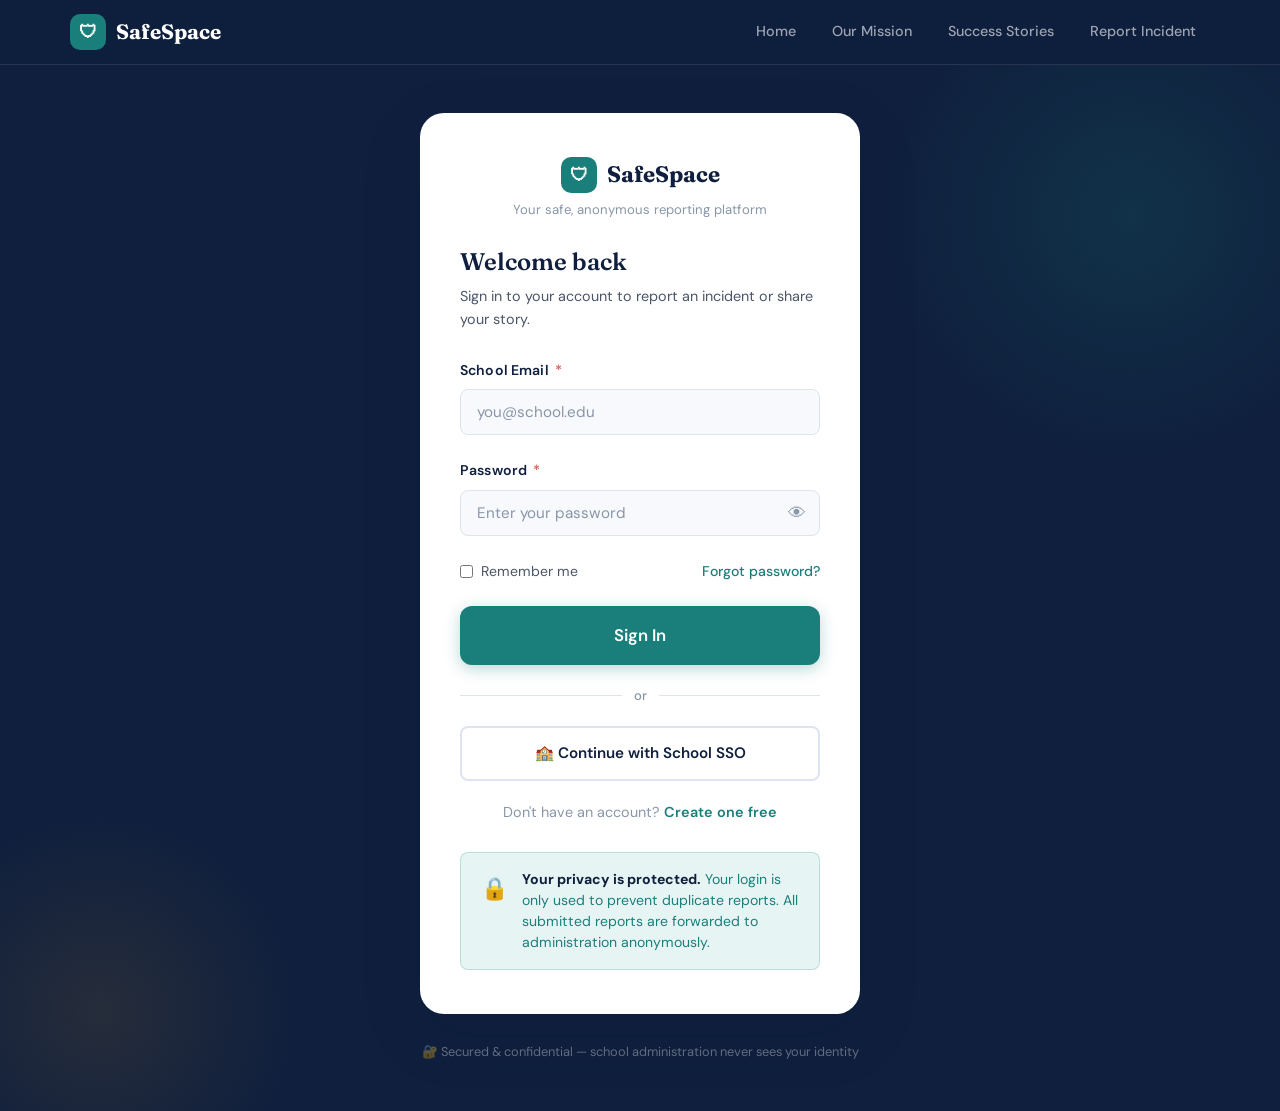
==== pages/login.html @ 0e521f11 "first commit" ====
<!DOCTYPE html>
<html lang="en">
<head>
  <meta charset="UTF-8" />
  <meta name="viewport" content="width=device-width, initial-scale=1.0" />
  <title>Sign In — SafeSpace</title>
  <link rel="stylesheet" href="../styles/main.css" />
</head>
<body class="login-page">

  <!-- ── Navbar ── -->
  <nav class="navbar">
    <div class="nav-inner">
      <a href="../index.html" class="nav-logo">
        <div class="logo-icon">🛡</div>
        SafeSpace
      </a>
      <div class="nav-links">
        <a href="../index.html">Home</a>
        <a href="mission.html">Our Mission</a>
        <a href="stories.html">Success Stories</a>
        <a href="report.html">Report Incident</a>
      </div>
    </div>
  </nav>

  <!-- ── Login ── -->
  <div class="login-bg">
    <div class="login-box fade-in">
      <div class="login-card">

        <div class="login-logo">
          <div class="logo-icon">🛡</div>
          SafeSpace
        </div>
        <p style="text-align:center; font-size:0.82rem; color:var(--text-light); margin-top:4px;">Your safe, anonymous reporting platform</p>

        <h2 style="margin-top:28px;">Welcome back</h2>
        <p>Sign in to your account to report an incident or share your story.</p>

        <div class="form-group" style="margin-top:24px;">
          <label for="email">School Email <span class="req">*</span></label>
          <input
            type="email"
            id="email"
            class="form-control"
            placeholder="you@school.edu"
            autocomplete="email"
          />
        </div>

        <div class="form-group">
          <label for="password">Password <span class="req">*</span></label>
          <div class="password-wrapper">
            <input
              type="password"
              id="password"
              class="form-control"
              placeholder="Enter your password"
              autocomplete="current-password"
            />
            <button class="toggle-pw" onclick="togglePw()" type="button" aria-label="Show password">👁</button>
          </div>
        </div>

        <div class="form-options">
          <label class="remember">
            <input type="checkbox" /> Remember me
          </label>
          <a href="#" class="forgot-link">Forgot password?</a>
        </div>

        <a href="report.html" class="btn btn-primary btn-full btn-lg">Sign In</a>

        <div class="divider"><span>or</span></div>

        <a href="report.html" class="btn btn-secondary btn-full">
          🏫 Continue with School SSO
        </a>

        <p class="login-footer">
          Don't have an account? <a href="#">Create one free</a>
        </p>

        <div class="anon-notice" style="margin-top:24px; margin-bottom:0;">
          <div class="anon-icon">🔒</div>
          <p class="anon-text">
            <strong>Your privacy is protected.</strong> Your login is only used to prevent duplicate reports. All submitted reports are forwarded to administration anonymously.
          </p>
        </div>

      </div>

      <p class="privacy-note">🔐 Secured & confidential — school administration never sees your identity</p>
    </div>
  </div>

  <script>
    function togglePw() {
      const pw = document.getElementById('password');
      pw.type = pw.type === 'password' ? 'text' : 'password';
    }
  </script>

</body>
</html>
---- styles/main.css ----
/* =========================================
   SafeSpace — Main Stylesheet
   ========================================= */

@import url('https://fonts.googleapis.com/css2?family=Fraunces:ital,opsz,wght@0,9..144,300;0,9..144,600;0,9..144,700;1,9..144,400&family=DM+Sans:wght@300;400;500;600&display=swap');

/* ── CSS Variables ── */
:root {
  --navy:       #0f1f3d;
  --navy-mid:   #162847;
  --teal:       #1a7f7a;
  --teal-light: #22a49e;
  --teal-pale:  #e6f5f4;
  --amber:      #f5a623;
  --amber-pale: #fef6e4;
  --coral:      #e05c5c;
  --white:      #ffffff;
  --off-white:  #f7f9fc;
  --text-dark:  #0f1f3d;
  --text-mid:   #4a5568;
  --text-light: #8896a8;
  --border:     #dde4ef;
  --shadow-sm:  0 2px 8px rgba(15,31,61,0.08);
  --shadow-md:  0 8px 32px rgba(15,31,61,0.12);
  --shadow-lg:  0 20px 60px rgba(15,31,61,0.16);
  --radius-sm:  8px;
  --radius-md:  16px;
  --radius-lg:  24px;
  --radius-xl:  40px;
  --transition: all 0.25s cubic-bezier(0.4, 0, 0.2, 1);
}

/* ── Reset & Base ── */
*, *::before, *::after { box-sizing: border-box; margin: 0; padding: 0; }

html { scroll-behavior: smooth; }

body {
  font-family: 'DM Sans', sans-serif;
  background: var(--off-white);
  color: var(--text-dark);
  line-height: 1.6;
  min-height: 100vh;
  -webkit-font-smoothing: antialiased;
}

img { max-width: 100%; display: block; }
a  { text-decoration: none; color: inherit; }
ul { list-style: none; }

/* ── Typography ── */
h1, h2, h3, h4 {
  font-family: 'Fraunces', serif;
  line-height: 1.2;
  color: var(--navy);
}

h1 { font-size: clamp(2.4rem, 5vw, 4rem); font-weight: 700; }
h2 { font-size: clamp(1.8rem, 3.5vw, 2.8rem); font-weight: 600; }
h3 { font-size: clamp(1.2rem, 2.5vw, 1.6rem); font-weight: 600; }
h4 { font-size: 1.1rem; font-weight: 600; }
p  { color: var(--text-mid); font-size: 1rem; }

.italic { font-style: italic; }
.accent { color: var(--teal); }
.amber  { color: var(--amber); }

/* ── Layout Utilities ── */
.container {
  max-width: 1140px;
  margin: 0 auto;
  padding: 0 24px;
}

.section { padding: 80px 0; }
.section-sm { padding: 48px 0; }

.flex { display: flex; }
.flex-center { display: flex; align-items: center; justify-content: center; }
.flex-between { display: flex; align-items: center; justify-content: space-between; }
.gap-sm { gap: 12px; }
.gap-md { gap: 24px; }
.gap-lg { gap: 40px; }

.grid-2 { display: grid; grid-template-columns: repeat(2, 1fr); gap: 32px; }
.grid-3 { display: grid; grid-template-columns: repeat(3, 1fr); gap: 28px; }

.text-center { text-align: center; }
.mt-sm { margin-top: 12px; }
.mt-md { margin-top: 24px; }
.mt-lg { margin-top: 40px; }
.mb-md { margin-bottom: 24px; }

/* ── Navbar ── */
.navbar {
  position: sticky;
  top: 0;
  z-index: 100;
  background: rgba(255,255,255,0.92);
  backdrop-filter: blur(16px);
  border-bottom: 1px solid var(--border);
  padding: 0 24px;
}

.nav-inner {
  max-width: 1140px;
  margin: 0 auto;
  height: 64px;
  display: flex;
  align-items: center;
  justify-content: space-between;
}

.nav-logo {
  display: flex;
  align-items: center;
  gap: 10px;
  font-family: 'Fraunces', serif;
  font-size: 1.3rem;
  font-weight: 700;
  color: var(--navy);
}

.logo-icon {
  width: 36px;
  height: 36px;
  background: var(--teal);
  border-radius: 10px;
  display: flex;
  align-items: center;
  justify-content: center;
  color: white;
  font-size: 18px;
}

.nav-links {
  display: flex;
  align-items: center;
  gap: 8px;
}

.nav-links a {
  font-size: 0.9rem;
  font-weight: 500;
  color: var(--text-mid);
  padding: 8px 14px;
  border-radius: var(--radius-sm);
  transition: var(--transition);
}

.nav-links a:hover,
.nav-links a.active {
  color: var(--teal);
  background: var(--teal-pale);
}

.nav-cta {
  background: var(--navy) !important;
  color: var(--white) !important;
  padding: 9px 20px !important;
  border-radius: var(--radius-sm) !important;
}

.nav-cta:hover {
  background: var(--teal) !important;
  color: var(--white) !important;
}

/* ── Buttons ── */
.btn {
  display: inline-flex;
  align-items: center;
  gap: 8px;
  font-family: 'DM Sans', sans-serif;
  font-size: 0.95rem;
  font-weight: 600;
  padding: 13px 28px;
  border-radius: var(--radius-sm);
  border: none;
  cursor: pointer;
  transition: var(--transition);
  text-decoration: none;
  white-space: nowrap;
}

.btn-primary {
  background: var(--teal);
  color: var(--white);
  box-shadow: 0 4px 16px rgba(26,127,122,0.3);
}

.btn-primary:hover {
  background: var(--teal-light);
  transform: translateY(-2px);
  box-shadow: 0 8px 24px rgba(26,127,122,0.35);
}

.btn-secondary {
  background: var(--white);
  color: var(--navy);
  border: 2px solid var(--border);
}

.btn-secondary:hover {
  border-color: var(--teal);
  color: var(--teal);
  transform: translateY(-2px);
}

.btn-navy {
  background: var(--navy);
  color: var(--white);
  box-shadow: 0 4px 16px rgba(15,31,61,0.25);
}

.btn-navy:hover {
  background: #1a3260;
  transform: translateY(-2px);
}

.btn-amber {
  background: var(--amber);
  color: var(--navy);
  box-shadow: 0 4px 16px rgba(245,166,35,0.3);
}

.btn-amber:hover {
  background: #f0b940;
  transform: translateY(-2px);
}

.btn-lg {
  font-size: 1.05rem;
  padding: 16px 36px;
  border-radius: 12px;
}

.btn-full { width: 100%; justify-content: center; }

/* ── Cards ── */
.card {
  background: var(--white);
  border-radius: var(--radius-md);
  padding: 32px;
  box-shadow: var(--shadow-sm);
  border: 1px solid var(--border);
  transition: var(--transition);
}

.card:hover {
  box-shadow: var(--shadow-md);
  transform: translateY(-4px);
}

/* ── Tag / Badge ── */
.tag {
  display: inline-flex;
  align-items: center;
  gap: 6px;
  font-size: 0.78rem;
  font-weight: 600;
  letter-spacing: 0.06em;
  text-transform: uppercase;
  padding: 6px 14px;
  border-radius: 100px;
}

.tag-teal   { background: var(--teal-pale); color: var(--teal); }
.tag-amber  { background: var(--amber-pale); color: #b07800; }
.tag-navy   { background: #e8ecf5; color: var(--navy); }
.tag-coral  { background: #fdeaea; color: var(--coral); }

/* ── Section Labels ── */
.section-label {
  font-size: 0.78rem;
  font-weight: 700;
  letter-spacing: 0.1em;
  text-transform: uppercase;
  color: var(--teal);
  margin-bottom: 12px;
}

/* ── Hero ── */
.hero {
  background: var(--navy);
  position: relative;
  overflow: hidden;
  padding: 100px 0 90px;
  color: white;
}

.hero::before {
  content: '';
  position: absolute;
  top: -60px; right: -60px;
  width: 480px; height: 480px;
  background: radial-gradient(circle, rgba(26,127,122,0.35) 0%, transparent 70%);
  border-radius: 50%;
  pointer-events: none;
}

.hero::after {
  content: '';
  position: absolute;
  bottom: -80px; left: -80px;
  width: 380px; height: 380px;
  background: radial-gradient(circle, rgba(245,166,35,0.15) 0%, transparent 70%);
  border-radius: 50%;
  pointer-events: none;
}

.hero-inner {
  position: relative;
  z-index: 2;
  display: grid;
  grid-template-columns: 1fr 1fr;
  gap: 64px;
  align-items: center;
}

.hero h1 { color: white; margin-bottom: 20px; }
.hero h1 em { color: var(--amber); font-style: italic; }
.hero p   { color: rgba(255,255,255,0.75); font-size: 1.1rem; margin-bottom: 36px; }

.hero-btns { display: flex; gap: 16px; flex-wrap: wrap; }

.hero-visual {
  display: flex;
  justify-content: center;
  align-items: center;
}

.hero-card-stack {
  position: relative;
  width: 320px;
  height: 320px;
}

.floating-card {
  position: absolute;
  background: rgba(255,255,255,0.1);
  backdrop-filter: blur(12px);
  border: 1px solid rgba(255,255,255,0.18);
  border-radius: var(--radius-md);
  padding: 20px 24px;
  color: white;
  animation: float 4s ease-in-out infinite;
}

.floating-card:nth-child(1) {
  top: 0; left: 0; width: 200px;
  animation-delay: 0s;
}

.floating-card:nth-child(2) {
  bottom: 20px; right: 0; width: 180px;
  animation-delay: 1.5s;
}

.floating-card:nth-child(3) {
  top: 50%; left: 60px; width: 160px; transform: translateY(-50%);
  animation-delay: 0.8s;
}

@keyframes float {
  0%, 100% { transform: translateY(0); }
  50%       { transform: translateY(-12px); }
}

.floating-card:nth-child(3) {
  animation: float3 4s ease-in-out infinite 0.8s;
}
@keyframes float3 {
  0%, 100% { transform: translateY(-50%); }
  50%       { transform: translateY(calc(-50% - 12px)); }
}

.fc-label {
  font-size: 0.72rem;
  font-weight: 700;
  text-transform: uppercase;
  letter-spacing: 0.08em;
  color: rgba(255,255,255,0.55);
  margin-bottom: 6px;
}

.fc-value {
  font-family: 'Fraunces', serif;
  font-size: 1.5rem;
  font-weight: 700;
  color: white;
}

.fc-sub {
  font-size: 0.85rem;
  color: rgba(255,255,255,0.65);
  margin-top: 4px;
}

.fc-dot {
  display: inline-block;
  width: 8px; height: 8px;
  border-radius: 50%;
  margin-right: 6px;
}

/* ── Stats Row ── */
.stats-row {
  background: white;
  border-bottom: 1px solid var(--border);
  padding: 32px 0;
}

.stats-inner {
  display: grid;
  grid-template-columns: repeat(4, 1fr);
  gap: 0;
}

.stat-item {
  text-align: center;
  padding: 16px 24px;
  border-right: 1px solid var(--border);
}

.stat-item:last-child { border-right: none; }

.stat-number {
  font-family: 'Fraunces', serif;
  font-size: 2.2rem;
  font-weight: 700;
  color: var(--teal);
  line-height: 1;
  margin-bottom: 6px;
}

.stat-label {
  font-size: 0.88rem;
  color: var(--text-light);
  font-weight: 500;
}

/* ── What Is Section ── */
.what-is {
  background: var(--off-white);
}

.types-grid {
  display: grid;
  grid-template-columns: repeat(3, 1fr);
  gap: 20px;
  margin-top: 48px;
}

.type-card {
  background: white;
  border-radius: var(--radius-md);
  padding: 28px;
  border: 1px solid var(--border);
  transition: var(--transition);
}

.type-card:hover {
  border-color: var(--teal);
  box-shadow: var(--shadow-md);
  transform: translateY(-4px);
}

.type-icon {
  width: 52px; height: 52px;
  border-radius: var(--radius-sm);
  display: flex;
  align-items: center;
  justify-content: center;
  font-size: 24px;
  margin-bottom: 16px;
}

.type-card h4 { margin-bottom: 8px; }
.type-card p  { font-size: 0.9rem; }

/* ── How It Works ── */
.how-it-works { background: var(--navy); color: white; }
.how-it-works h2 { color: white; }
.how-it-works p  { color: rgba(255,255,255,0.7); }

.steps-row {
  display: grid;
  grid-template-columns: repeat(4, 1fr);
  gap: 24px;
  margin-top: 56px;
  position: relative;
}

.steps-row::before {
  content: '';
  position: absolute;
  top: 28px; left: 10%; right: 10%;
  height: 2px;
  background: rgba(255,255,255,0.12);
  z-index: 0;
}

.step {
  text-align: center;
  position: relative;
  z-index: 1;
}

.step-num {
  width: 56px; height: 56px;
  border-radius: 50%;
  background: rgba(26,127,122,0.3);
  border: 2px solid var(--teal);
  display: flex;
  align-items: center;
  justify-content: center;
  font-family: 'Fraunces', serif;
  font-size: 1.3rem;
  font-weight: 700;
  color: var(--teal-light);
  margin: 0 auto 20px;
}

.step h4 { color: white; margin-bottom: 8px; }
.step p   { font-size: 0.88rem; color: rgba(255,255,255,0.6); }

/* ── Success Stories ── */
.stories-section { background: var(--off-white); }

.story-cards {
  display: grid;
  grid-template-columns: repeat(3, 1fr);
  gap: 24px;
  margin-top: 48px;
}

.story-card {
  background: white;
  border-radius: var(--radius-md);
  padding: 32px;
  border: 1px solid var(--border);
  transition: var(--transition);
  position: relative;
}

.story-card:hover { box-shadow: var(--shadow-md); transform: translateY(-4px); }

.story-card::before {
  content: '\201C';
  position: absolute;
  top: 16px; left: 24px;
  font-family: 'Fraunces', serif;
  font-size: 5rem;
  line-height: 1;
  color: var(--teal-pale);
  pointer-events: none;
}

.story-text {
  font-size: 0.95rem;
  color: var(--text-mid);
  margin: 20px 0 24px;
  position: relative;
  z-index: 1;
  line-height: 1.7;
}

.story-author {
  display: flex;
  align-items: center;
  gap: 12px;
}

.author-avatar {
  width: 40px; height: 40px;
  border-radius: 50%;
  display: flex;
  align-items: center;
  justify-content: center;
  font-size: 18px;
  font-weight: 700;
  color: white;
  flex-shrink: 0;
}

.author-name {
  font-weight: 600;
  font-size: 0.9rem;
  color: var(--navy);
}

.author-grade {
  font-size: 0.8rem;
  color: var(--text-light);
}

/* ── CTA Banner ── */
.cta-banner {
  background: linear-gradient(135deg, var(--teal) 0%, #0d6e69 100%);
  padding: 72px 0;
  text-align: center;
  color: white;
}

.cta-banner h2 { color: white; margin-bottom: 16px; }
.cta-banner p  { color: rgba(255,255,255,0.8); font-size: 1.1rem; margin-bottom: 36px; }

/* ── Footer ── */
.footer {
  background: var(--navy);
  color: rgba(255,255,255,0.55);
  padding: 40px 0;
  text-align: center;
}

.footer-logo {
  font-family: 'Fraunces', serif;
  font-size: 1.2rem;
  color: white;
  margin-bottom: 12px;
  display: flex;
  align-items: center;
  justify-content: center;
  gap: 8px;
}

.footer-links {
  display: flex;
  justify-content: center;
  gap: 24px;
  margin: 16px 0;
}

.footer-links a {
  font-size: 0.88rem;
  color: rgba(255,255,255,0.5);
  transition: var(--transition);
}

.footer-links a:hover { color: var(--teal-light); }

.footer-copy {
  font-size: 0.82rem;
  margin-top: 8px;
}

/* ── Forms (shared) ── */
.form-page {
  min-height: 100vh;
  background: var(--off-white);
}

.form-wrapper {
  max-width: 600px;
  margin: 0 auto;
  padding: 60px 24px 80px;
}

.form-header { text-align: center; margin-bottom: 40px; }
.form-header .section-label { display: block; margin-bottom: 8px; }
.form-header h1 { font-size: clamp(1.8rem, 4vw, 2.4rem); margin-bottom: 12px; }
.form-header p  { font-size: 1rem; max-width: 420px; margin: 0 auto; }

.form-card {
  background: white;
  border-radius: var(--radius-lg);
  padding: 40px;
  box-shadow: var(--shadow-md);
  border: 1px solid var(--border);
}

.form-group { margin-bottom: 24px; }

.form-group label {
  display: block;
  font-size: 0.88rem;
  font-weight: 600;
  color: var(--navy);
  margin-bottom: 8px;
  letter-spacing: 0.01em;
}

.form-group label .req { color: var(--coral); margin-left: 3px; }

.form-control {
  width: 100%;
  padding: 12px 16px;
  border: 1.5px solid var(--border);
  border-radius: var(--radius-sm);
  font-family: 'DM Sans', sans-serif;
  font-size: 0.95rem;
  color: var(--text-dark);
  background: var(--off-white);
  transition: var(--transition);
  outline: none;
  appearance: none;
}

.form-control:focus {
  border-color: var(--teal);
  background: white;
  box-shadow: 0 0 0 4px rgba(26,127,122,0.1);
}

.form-control::placeholder { color: var(--text-light); }

textarea.form-control {
  resize: vertical;
  min-height: 120px;
  line-height: 1.6;
}

select.form-control { cursor: pointer; }

.form-row { display: grid; grid-template-columns: 1fr 1fr; gap: 20px; }

/* ── Checkbox Group ── */
.checkbox-group { display: flex; flex-direction: column; gap: 10px; }

.checkbox-item {
  display: flex;
  align-items: center;
  gap: 12px;
  padding: 12px 16px;
  border: 1.5px solid var(--border);
  border-radius: var(--radius-sm);
  cursor: pointer;
  transition: var(--transition);
  user-select: none;
}

.checkbox-item:hover { border-color: var(--teal); background: var(--teal-pale); }
.checkbox-item.checked { border-color: var(--teal); background: var(--teal-pale); }

.checkbox-item input[type="checkbox"] { display: none; }

.checkmark {
  width: 20px; height: 20px;
  border: 2px solid var(--border);
  border-radius: 5px;
  flex-shrink: 0;
  display: flex;
  align-items: center;
  justify-content: center;
  transition: var(--transition);
  font-size: 12px;
  color: white;
}

.checkbox-item.checked .checkmark {
  background: var(--teal);
  border-color: var(--teal);
}

.checkbox-label {
  font-size: 0.92rem;
  font-weight: 500;
  color: var(--text-dark);
}

.checkbox-icon { font-size: 18px; }

/* ── Anonymous Notice ── */
.anon-notice {
  display: flex;
  align-items: flex-start;
  gap: 14px;
  background: var(--teal-pale);
  border: 1px solid rgba(26,127,122,0.2);
  border-radius: var(--radius-sm);
  padding: 16px 20px;
  margin-bottom: 28px;
}

.anon-icon {
  font-size: 22px;
  flex-shrink: 0;
  margin-top: 2px;
}

.anon-text {
  font-size: 0.88rem;
  color: var(--teal);
  line-height: 1.5;
}

.anon-text strong { color: var(--navy); }

/* ── Login Page ── */
.login-page {
  min-height: 100vh;
  background: var(--navy);
  display: flex;
  flex-direction: column;
}

.login-page .navbar {
  background: rgba(15,31,61,0.9);
  border-bottom: 1px solid rgba(255,255,255,0.1);
}

.login-page .nav-logo { color: white; }
.login-page .nav-links a { color: rgba(255,255,255,0.6); }
.login-page .nav-links a:hover { color: white; background: rgba(255,255,255,0.1); }

.login-bg {
  flex: 1;
  display: flex;
  align-items: center;
  justify-content: center;
  padding: 48px 24px;
  position: relative;
  overflow: hidden;
}

.login-bg::before {
  content: '';
  position: absolute;
  top: -100px; right: -100px;
  width: 500px; height: 500px;
  background: radial-gradient(circle, rgba(26,127,122,0.2) 0%, transparent 70%);
  border-radius: 50%;
}

.login-bg::after {
  content: '';
  position: absolute;
  bottom: -100px; left: -100px;
  width: 400px; height: 400px;
  background: radial-gradient(circle, rgba(245,166,35,0.1) 0%, transparent 70%);
  border-radius: 50%;
}

.login-box {
  position: relative;
  z-index: 2;
  width: 100%;
  max-width: 440px;
}

.login-card {
  background: white;
  border-radius: var(--radius-lg);
  padding: 44px 40px;
  box-shadow: var(--shadow-lg);
}

.login-logo {
  display: flex;
  align-items: center;
  justify-content: center;
  gap: 10px;
  font-family: 'Fraunces', serif;
  font-size: 1.4rem;
  font-weight: 700;
  color: var(--navy);
  margin-bottom: 6px;
}

.login-card h2 {
  font-size: 1.5rem;
  margin-bottom: 8px;
  margin-top: 20px;
}

.login-card > p {
  font-size: 0.9rem;
  margin-bottom: 28px;
}

.password-wrapper { position: relative; }

.password-wrapper .form-control { padding-right: 48px; }

.toggle-pw {
  position: absolute;
  right: 14px; top: 50%;
  transform: translateY(-50%);
  background: none; border: none;
  cursor: pointer; font-size: 18px; color: var(--text-light);
  transition: var(--transition);
}

.toggle-pw:hover { color: var(--teal); }

.form-options {
  display: flex;
  align-items: center;
  justify-content: space-between;
  margin-bottom: 24px;
}

.remember {
  display: flex;
  align-items: center;
  gap: 8px;
  font-size: 0.88rem;
  color: var(--text-mid);
  cursor: pointer;
}

.remember input { accent-color: var(--teal); }

.forgot-link {
  font-size: 0.88rem;
  color: var(--teal);
  font-weight: 500;
  transition: var(--transition);
}

.forgot-link:hover { color: var(--navy); }

.divider {
  display: flex;
  align-items: center;
  gap: 12px;
  margin: 20px 0;
}

.divider::before,
.divider::after {
  content: '';
  flex: 1;
  height: 1px;
  background: var(--border);
}

.divider span {
  font-size: 0.82rem;
  color: var(--text-light);
  font-weight: 500;
}

.login-footer {
  text-align: center;
  margin-top: 20px;
  font-size: 0.88rem;
  color: var(--text-light);
}

.login-footer a { color: var(--teal); font-weight: 600; }

.privacy-note {
  text-align: center;
  margin-top: 28px;
  font-size: 0.8rem;
  color: rgba(255,255,255,0.35);
  display: flex;
  align-items: center;
  justify-content: center;
  gap: 6px;
}

/* ── Page Header (for inner pages) ── */
.page-header {
  background: var(--navy);
  padding: 60px 0 52px;
  color: white;
  text-align: center;
  position: relative;
  overflow: hidden;
}

.page-header::before {
  content: '';
  position: absolute;
  top: -40px; right: -40px;
  width: 280px; height: 280px;
  background: radial-gradient(circle, rgba(26,127,122,0.3) 0%, transparent 70%);
  border-radius: 50%;
}

.page-header .section-label { color: rgba(255,255,255,0.5); margin-bottom: 10px; display: block; }
.page-header h1 { color: white; font-size: clamp(1.8rem, 4vw, 2.8rem); margin-bottom: 12px; }
.page-header p  { color: rgba(255,255,255,0.65); font-size: 1rem; max-width: 480px; margin: 0 auto; }

/* ── Mission Page ── */
.mission-intro { background: white; }

.mission-split {
  display: grid;
  grid-template-columns: 1fr 1fr;
  gap: 64px;
  align-items: center;
}

.mission-visual {
  background: var(--navy);
  border-radius: var(--radius-lg);
  padding: 40px;
  display: flex;
  flex-direction: column;
  gap: 16px;
}

.mission-stat-card {
  background: rgba(255,255,255,0.08);
  border: 1px solid rgba(255,255,255,0.12);
  border-radius: var(--radius-md);
  padding: 20px 24px;
  color: white;
}

.msn { font-family: 'Fraunces', serif; font-size: 2.2rem; font-weight: 700; color: var(--teal-light); }
.msl { font-size: 0.9rem; color: rgba(255,255,255,0.6); margin-top: 4px; }

.mission-values { background: var(--off-white); }
.values-grid { display: grid; grid-template-columns: repeat(2, 1fr); gap: 24px; margin-top: 48px; }

.value-card {
  background: white;
  border-radius: var(--radius-md);
  padding: 28px 32px;
  border: 1px solid var(--border);
  display: flex; gap: 20px; align-items: flex-start;
  transition: var(--transition);
}

.value-card:hover { box-shadow: var(--shadow-md); transform: translateY(-3px); }

.value-icon-wrap {
  width: 52px; height: 52px;
  border-radius: var(--radius-sm);
  background: var(--teal-pale);
  display: flex; align-items: center; justify-content: center;
  font-size: 24px; flex-shrink: 0;
}

.value-card h4 { margin-bottom: 6px; }
.value-card p  { font-size: 0.9rem; }

.team-section { background: white; }
.team-grid { display: grid; grid-template-columns: repeat(3, 1fr); gap: 28px; margin-top: 48px; }

.team-card {
  background: var(--off-white);
  border-radius: var(--radius-md);
  padding: 28px;
  text-align: center;
  border: 1px solid var(--border);
  transition: var(--transition);
}

.team-card:hover { box-shadow: var(--shadow-md); transform: translateY(-4px); }

.team-avatar {
  width: 72px; height: 72px;
  border-radius: 50%;
  display: flex; align-items: center; justify-content: center;
  font-size: 32px; margin: 0 auto 16px;
}

.team-card h4 { margin-bottom: 4px; }
.team-card .role { font-size: 0.85rem; color: var(--teal); font-weight: 600; margin-bottom: 10px; }
.team-card p { font-size: 0.88rem; }

/* ── Success / Confirmation ── */
.success-banner {
  background: linear-gradient(135deg, #e6f5f4 0%, #d0eeec 100%);
  border: 1px solid rgba(26,127,122,0.2);
  border-radius: var(--radius-md);
  padding: 32px;
  text-align: center;
  margin-bottom: 32px;
}

.success-icon { font-size: 48px; margin-bottom: 12px; }
.success-banner h3 { color: var(--teal); margin-bottom: 8px; }
.success-banner p  { font-size: 0.92rem; }

/* ── Responsive ── */
@media (max-width: 900px) {
  .hero-inner, .mission-split { grid-template-columns: 1fr; }
  .hero-visual { display: none; }
  .types-grid, .story-cards, .team-grid { grid-template-columns: repeat(2, 1fr); }
  .steps-row, .stats-inner { grid-template-columns: repeat(2, 1fr); }
  .steps-row::before { display: none; }
  .stat-item { border-right: none; border-bottom: 1px solid var(--border); }
  .values-grid { grid-template-columns: 1fr; }
  .grid-2 { grid-template-columns: 1fr; }
}

@media (max-width: 600px) {
  .types-grid, .story-cards, .team-grid { grid-template-columns: 1fr; }
  .form-row { grid-template-columns: 1fr; }
  .form-card, .login-card { padding: 28px 20px; }
  .nav-links { display: none; }
  .hero-btns { flex-direction: column; }
  .hero-btns .btn { width: 100%; justify-content: center; }
  .stats-inner { grid-template-columns: repeat(2, 1fr); }
}

/* ── Animations ── */
@keyframes fadeInUp {
  from { opacity: 0; transform: translateY(24px); }
  to   { opacity: 1; transform: translateY(0); }
}

.fade-in { animation: fadeInUp 0.6s ease forwards; }
.delay-1 { animation-delay: 0.1s; opacity: 0; }
.delay-2 { animation-delay: 0.2s; opacity: 0; }
.delay-3 { animation-delay: 0.3s; opacity: 0; }
.delay-4 { animation-delay: 0.4s; opacity: 0; }
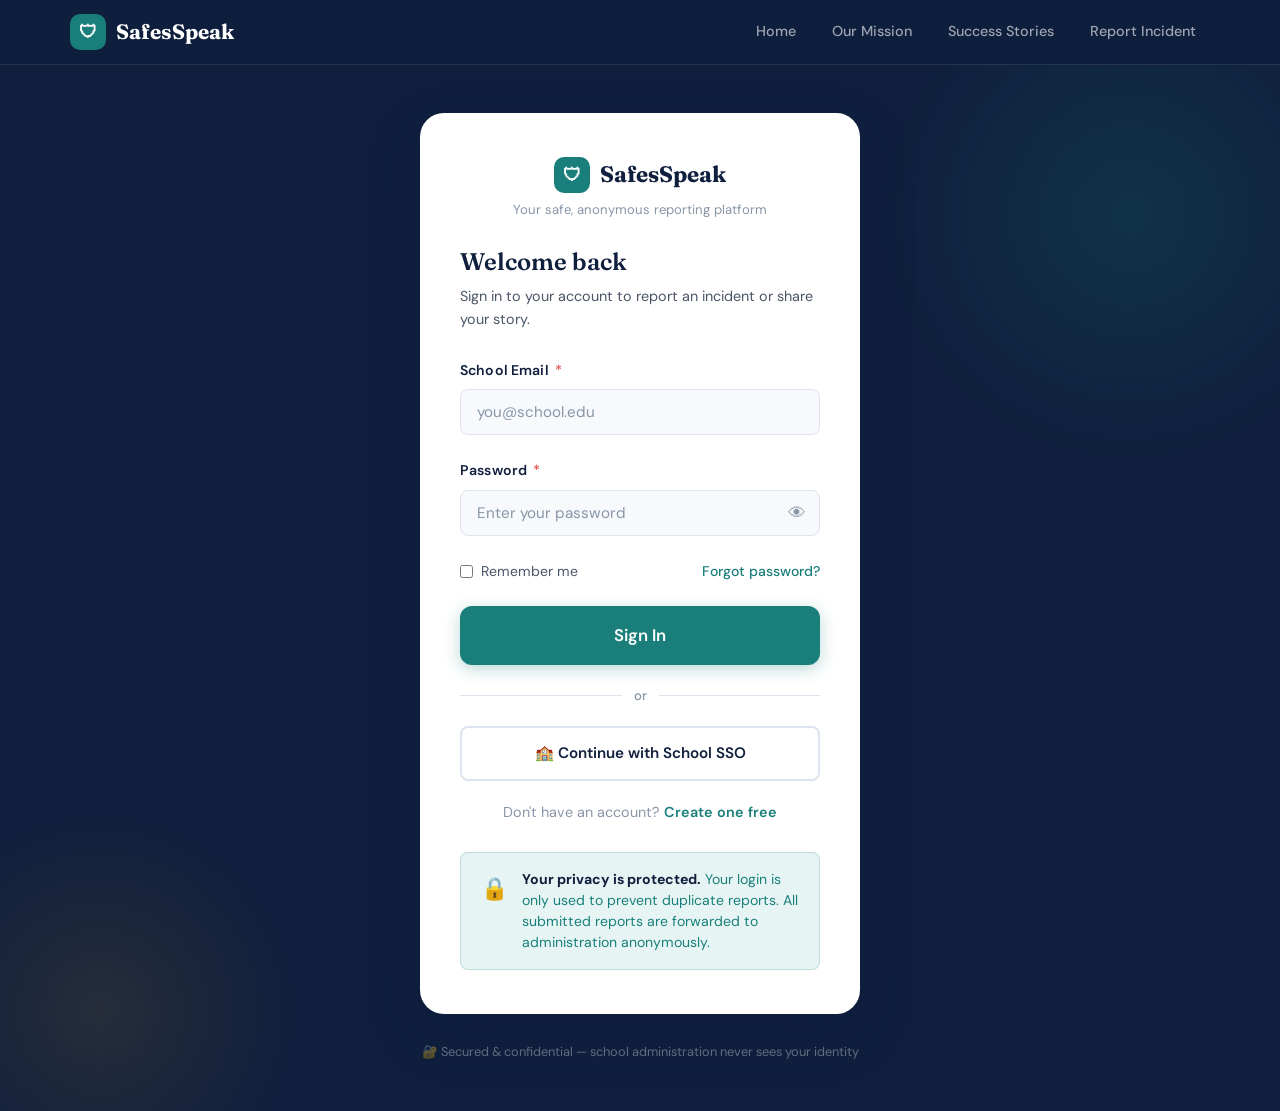
==== commit 77853b8f: "Replace all 'SafeSpace' instances with 'SafeSpeak'" ====
--- a/pages/login.html
+++ b/pages/login.html
@@ -1,106 +1,127 @@
-<!DOCTYPE html>
+<!doctype html>
 <html lang="en">
-<head>
-  <meta charset="UTF-8" />
-  <meta name="viewport" content="width=device-width, initial-scale=1.0" />
-  <title>Sign In — SafeSpace</title>
-  <link rel="stylesheet" href="../styles/main.css" />
-</head>
-<body class="login-page">
+  <head>
+    <meta charset="UTF-8" />
+    <meta name="viewport" content="width=device-width, initial-scale=1.0" />
+    <title>Sign In — SafesSpeak</title>
+    <link rel="stylesheet" href="../styles/main.css" />
+  </head>
+  <body class="login-page">
+    <!-- ── Navbar ── -->
+    <nav class="navbar">
+      <div class="nav-inner">
+        <a href="../index.html" class="nav-logo">
+          <div class="logo-icon">🛡</div>
+          SafesSpeak
+        </a>
+        <div class="nav-links">
+          <a href="../index.html">Home</a>
+          <a href="mission.html">Our Mission</a>
+          <a href="stories.html">Success Stories</a>
+          <a href="report.html">Report Incident</a>
+        </div>
+      </div>
+    </nav>
 
-  <!-- ── Navbar ── -->
-  <nav class="navbar">
-    <div class="nav-inner">
-      <a href="../index.html" class="nav-logo">
-        <div class="logo-icon">🛡</div>
-        SafeSpace
-      </a>
-      <div class="nav-links">
-        <a href="../index.html">Home</a>
-        <a href="mission.html">Our Mission</a>
-        <a href="stories.html">Success Stories</a>
-        <a href="report.html">Report Incident</a>
-      </div>
-    </div>
-  </nav>
+    <!-- ── Login ── -->
+    <div class="login-bg">
+      <div class="login-box fade-in">
+        <div class="login-card">
+          <div class="login-logo">
+            <div class="logo-icon">🛡</div>
+            SafesSpeak
+          </div>
+          <p
+            style="
+              text-align: center;
+              font-size: 0.82rem;
+              color: var(--text-light);
+              margin-top: 4px;
+            "
+          >
+            Your safe, anonymous reporting platform
+          </p>
 
-  <!-- ── Login ── -->
-  <div class="login-bg">
-    <div class="login-box fade-in">
-      <div class="login-card">
+          <h2 style="margin-top: 28px">Welcome back</h2>
+          <p>
+            Sign in to your account to report an incident or share your story.
+          </p>
 
-        <div class="login-logo">
-          <div class="logo-icon">🛡</div>
-          SafeSpace
-        </div>
-        <p style="text-align:center; font-size:0.82rem; color:var(--text-light); margin-top:4px;">Your safe, anonymous reporting platform</p>
+          <div class="form-group" style="margin-top: 24px">
+            <label for="email">School Email <span class="req">*</span></label>
+            <input
+              type="email"
+              id="email"
+              class="form-control"
+              placeholder="you@school.edu"
+              autocomplete="email"
+            />
+          </div>
 
-        <h2 style="margin-top:28px;">Welcome back</h2>
-        <p>Sign in to your account to report an incident or share your story.</p>
+          <div class="form-group">
+            <label for="password">Password <span class="req">*</span></label>
+            <div class="password-wrapper">
+              <input
+                type="password"
+                id="password"
+                class="form-control"
+                placeholder="Enter your password"
+                autocomplete="current-password"
+              />
+              <button
+                class="toggle-pw"
+                onclick="togglePw()"
+                type="button"
+                aria-label="Show password"
+              >
+                👁
+              </button>
+            </div>
+          </div>
 
-        <div class="form-group" style="margin-top:24px;">
-          <label for="email">School Email <span class="req">*</span></label>
-          <input
-            type="email"
-            id="email"
-            class="form-control"
-            placeholder="you@school.edu"
-            autocomplete="email"
-          />
-        </div>
+          <div class="form-options">
+            <label class="remember">
+              <input type="checkbox" /> Remember me
+            </label>
+            <a href="#" class="forgot-link">Forgot password?</a>
+          </div>
 
-        <div class="form-group">
-          <label for="password">Password <span class="req">*</span></label>
-          <div class="password-wrapper">
-            <input
-              type="password"
-              id="password"
-              class="form-control"
-              placeholder="Enter your password"
-              autocomplete="current-password"
-            />
-            <button class="toggle-pw" onclick="togglePw()" type="button" aria-label="Show password">👁</button>
+          <a href="report.html" class="btn btn-primary btn-full btn-lg"
+            >Sign In</a
+          >
+
+          <div class="divider"><span>or</span></div>
+
+          <a href="report.html" class="btn btn-secondary btn-full">
+            🏫 Continue with School SSO
+          </a>
+
+          <p class="login-footer">
+            Don't have an account? <a href="#">Create one free</a>
+          </p>
+
+          <div class="anon-notice" style="margin-top: 24px; margin-bottom: 0">
+            <div class="anon-icon">🔒</div>
+            <p class="anon-text">
+              <strong>Your privacy is protected.</strong> Your login is only
+              used to prevent duplicate reports. All submitted reports are
+              forwarded to administration anonymously.
+            </p>
           </div>
         </div>
 
-        <div class="form-options">
-          <label class="remember">
-            <input type="checkbox" /> Remember me
-          </label>
-          <a href="#" class="forgot-link">Forgot password?</a>
-        </div>
+        <p class="privacy-note">
+          🔐 Secured & confidential — school administration never sees your
+          identity
+        </p>
+      </div>
+    </div>
 
-        <a href="report.html" class="btn btn-primary btn-full btn-lg">Sign In</a>
-
-        <div class="divider"><span>or</span></div>
-
-        <a href="report.html" class="btn btn-secondary btn-full">
-          🏫 Continue with School SSO
-        </a>
-
-        <p class="login-footer">
-          Don't have an account? <a href="#">Create one free</a>
-        </p>
-
-        <div class="anon-notice" style="margin-top:24px; margin-bottom:0;">
-          <div class="anon-icon">🔒</div>
-          <p class="anon-text">
-            <strong>Your privacy is protected.</strong> Your login is only used to prevent duplicate reports. All submitted reports are forwarded to administration anonymously.
-          </p>
-        </div>
-
-      </div>
-
-      <p class="privacy-note">🔐 Secured & confidential — school administration never sees your identity</p>
-    </div>
-  </div>
-
-  <script>
-    function togglePw() {
-      const pw = document.getElementById('password');
-      pw.type = pw.type === 'password' ? 'text' : 'password';
-    }
-  </script>
-
-</body>
+    <script>
+      function togglePw() {
+        const pw = document.getElementById("password");
+        pw.type = pw.type === "password" ? "text" : "password";
+      }
+    </script>
+  </body>
 </html>
--- a/styles/main.css
+++ b/styles/main.css
@@ -1,42 +1,50 @@
 /* =========================================
-   SafeSpace — Main Stylesheet
+   SafesSpeak — Main Stylesheet
    ========================================= */
 
-@import url('https://fonts.googleapis.com/css2?family=Fraunces:ital,opsz,wght@0,9..144,300;0,9..144,600;0,9..144,700;1,9..144,400&family=DM+Sans:wght@300;400;500;600&display=swap');
+@import url("https://fonts.googleapis.com/css2?family=Fraunces:ital,opsz,wght@0,9..144,300;0,9..144,600;0,9..144,700;1,9..144,400&family=DM+Sans:wght@300;400;500;600&display=swap");
 
 /* ── CSS Variables ── */
 :root {
-  --navy:       #0f1f3d;
-  --navy-mid:   #162847;
-  --teal:       #1a7f7a;
+  --navy: #0f1f3d;
+  --navy-mid: #162847;
+  --teal: #1a7f7a;
   --teal-light: #22a49e;
-  --teal-pale:  #e6f5f4;
-  --amber:      #f5a623;
+  --teal-pale: #e6f5f4;
+  --amber: #f5a623;
   --amber-pale: #fef6e4;
-  --coral:      #e05c5c;
-  --white:      #ffffff;
-  --off-white:  #f7f9fc;
-  --text-dark:  #0f1f3d;
-  --text-mid:   #4a5568;
+  --coral: #e05c5c;
+  --white: #ffffff;
+  --off-white: #f7f9fc;
+  --text-dark: #0f1f3d;
+  --text-mid: #4a5568;
   --text-light: #8896a8;
-  --border:     #dde4ef;
-  --shadow-sm:  0 2px 8px rgba(15,31,61,0.08);
-  --shadow-md:  0 8px 32px rgba(15,31,61,0.12);
-  --shadow-lg:  0 20px 60px rgba(15,31,61,0.16);
-  --radius-sm:  8px;
-  --radius-md:  16px;
-  --radius-lg:  24px;
-  --radius-xl:  40px;
+  --border: #dde4ef;
+  --shadow-sm: 0 2px 8px rgba(15, 31, 61, 0.08);
+  --shadow-md: 0 8px 32px rgba(15, 31, 61, 0.12);
+  --shadow-lg: 0 20px 60px rgba(15, 31, 61, 0.16);
+  --radius-sm: 8px;
+  --radius-md: 16px;
+  --radius-lg: 24px;
+  --radius-xl: 40px;
   --transition: all 0.25s cubic-bezier(0.4, 0, 0.2, 1);
 }
 
 /* ── Reset & Base ── */
-*, *::before, *::after { box-sizing: border-box; margin: 0; padding: 0; }
-
-html { scroll-behavior: smooth; }
+*,
+*::before,
+*::after {
+  box-sizing: border-box;
+  margin: 0;
+  padding: 0;
+}
+
+html {
+  scroll-behavior: smooth;
+}
 
 body {
-  font-family: 'DM Sans', sans-serif;
+  font-family: "DM Sans", sans-serif;
   background: var(--off-white);
   color: var(--text-dark);
   line-height: 1.6;
@@ -44,26 +52,58 @@
   -webkit-font-smoothing: antialiased;
 }
 
-img { max-width: 100%; display: block; }
-a  { text-decoration: none; color: inherit; }
-ul { list-style: none; }
+img {
+  max-width: 100%;
+  display: block;
+}
+a {
+  text-decoration: none;
+  color: inherit;
+}
+ul {
+  list-style: none;
+}
 
 /* ── Typography ── */
-h1, h2, h3, h4 {
-  font-family: 'Fraunces', serif;
+h1,
+h2,
+h3,
+h4 {
+  font-family: "Fraunces", serif;
   line-height: 1.2;
   color: var(--navy);
 }
 
-h1 { font-size: clamp(2.4rem, 5vw, 4rem); font-weight: 700; }
-h2 { font-size: clamp(1.8rem, 3.5vw, 2.8rem); font-weight: 600; }
-h3 { font-size: clamp(1.2rem, 2.5vw, 1.6rem); font-weight: 600; }
-h4 { font-size: 1.1rem; font-weight: 600; }
-p  { color: var(--text-mid); font-size: 1rem; }
-
-.italic { font-style: italic; }
-.accent { color: var(--teal); }
-.amber  { color: var(--amber); }
+h1 {
+  font-size: clamp(2.4rem, 5vw, 4rem);
+  font-weight: 700;
+}
+h2 {
+  font-size: clamp(1.8rem, 3.5vw, 2.8rem);
+  font-weight: 600;
+}
+h3 {
+  font-size: clamp(1.2rem, 2.5vw, 1.6rem);
+  font-weight: 600;
+}
+h4 {
+  font-size: 1.1rem;
+  font-weight: 600;
+}
+p {
+  color: var(--text-mid);
+  font-size: 1rem;
+}
+
+.italic {
+  font-style: italic;
+}
+.accent {
+  color: var(--teal);
+}
+.amber {
+  color: var(--amber);
+}
 
 /* ── Layout Utilities ── */
 .container {
@@ -72,31 +112,69 @@
   padding: 0 24px;
 }
 
-.section { padding: 80px 0; }
-.section-sm { padding: 48px 0; }
-
-.flex { display: flex; }
-.flex-center { display: flex; align-items: center; justify-content: center; }
-.flex-between { display: flex; align-items: center; justify-content: space-between; }
-.gap-sm { gap: 12px; }
-.gap-md { gap: 24px; }
-.gap-lg { gap: 40px; }
-
-.grid-2 { display: grid; grid-template-columns: repeat(2, 1fr); gap: 32px; }
-.grid-3 { display: grid; grid-template-columns: repeat(3, 1fr); gap: 28px; }
-
-.text-center { text-align: center; }
-.mt-sm { margin-top: 12px; }
-.mt-md { margin-top: 24px; }
-.mt-lg { margin-top: 40px; }
-.mb-md { margin-bottom: 24px; }
+.section {
+  padding: 80px 0;
+}
+.section-sm {
+  padding: 48px 0;
+}
+
+.flex {
+  display: flex;
+}
+.flex-center {
+  display: flex;
+  align-items: center;
+  justify-content: center;
+}
+.flex-between {
+  display: flex;
+  align-items: center;
+  justify-content: space-between;
+}
+.gap-sm {
+  gap: 12px;
+}
+.gap-md {
+  gap: 24px;
+}
+.gap-lg {
+  gap: 40px;
+}
+
+.grid-2 {
+  display: grid;
+  grid-template-columns: repeat(2, 1fr);
+  gap: 32px;
+}
+.grid-3 {
+  display: grid;
+  grid-template-columns: repeat(3, 1fr);
+  gap: 28px;
+}
+
+.text-center {
+  text-align: center;
+}
+.mt-sm {
+  margin-top: 12px;
+}
+.mt-md {
+  margin-top: 24px;
+}
+.mt-lg {
+  margin-top: 40px;
+}
+.mb-md {
+  margin-bottom: 24px;
+}
 
 /* ── Navbar ── */
 .navbar {
   position: sticky;
   top: 0;
   z-index: 100;
-  background: rgba(255,255,255,0.92);
+  background: rgba(255, 255, 255, 0.92);
   backdrop-filter: blur(16px);
   border-bottom: 1px solid var(--border);
   padding: 0 24px;
@@ -115,7 +193,7 @@
   display: flex;
   align-items: center;
   gap: 10px;
-  font-family: 'Fraunces', serif;
+  font-family: "Fraunces", serif;
   font-size: 1.3rem;
   font-weight: 700;
   color: var(--navy);
@@ -171,7 +249,7 @@
   display: inline-flex;
   align-items: center;
   gap: 8px;
-  font-family: 'DM Sans', sans-serif;
+  font-family: "DM Sans", sans-serif;
   font-size: 0.95rem;
   font-weight: 600;
   padding: 13px 28px;
@@ -186,13 +264,13 @@
 .btn-primary {
   background: var(--teal);
   color: var(--white);
-  box-shadow: 0 4px 16px rgba(26,127,122,0.3);
+  box-shadow: 0 4px 16px rgba(26, 127, 122, 0.3);
 }
 
 .btn-primary:hover {
   background: var(--teal-light);
   transform: translateY(-2px);
-  box-shadow: 0 8px 24px rgba(26,127,122,0.35);
+  box-shadow: 0 8px 24px rgba(26, 127, 122, 0.35);
 }
 
 .btn-secondary {
@@ -210,7 +288,7 @@
 .btn-navy {
   background: var(--navy);
   color: var(--white);
-  box-shadow: 0 4px 16px rgba(15,31,61,0.25);
+  box-shadow: 0 4px 16px rgba(15, 31, 61, 0.25);
 }
 
 .btn-navy:hover {
@@ -221,7 +299,7 @@
 .btn-amber {
   background: var(--amber);
   color: var(--navy);
-  box-shadow: 0 4px 16px rgba(245,166,35,0.3);
+  box-shadow: 0 4px 16px rgba(245, 166, 35, 0.3);
 }
 
 .btn-amber:hover {
@@ -235,7 +313,10 @@
   border-radius: 12px;
 }
 
-.btn-full { width: 100%; justify-content: center; }
+.btn-full {
+  width: 100%;
+  justify-content: center;
+}
 
 /* ── Cards ── */
 .card {
@@ -265,10 +346,22 @@
   border-radius: 100px;
 }
 
-.tag-teal   { background: var(--teal-pale); color: var(--teal); }
-.tag-amber  { background: var(--amber-pale); color: #b07800; }
-.tag-navy   { background: #e8ecf5; color: var(--navy); }
-.tag-coral  { background: #fdeaea; color: var(--coral); }
+.tag-teal {
+  background: var(--teal-pale);
+  color: var(--teal);
+}
+.tag-amber {
+  background: var(--amber-pale);
+  color: #b07800;
+}
+.tag-navy {
+  background: #e8ecf5;
+  color: var(--navy);
+}
+.tag-coral {
+  background: #fdeaea;
+  color: var(--coral);
+}
 
 /* ── Section Labels ── */
 .section-label {
@@ -290,21 +383,33 @@
 }
 
 .hero::before {
-  content: '';
+  content: "";
   position: absolute;
-  top: -60px; right: -60px;
-  width: 480px; height: 480px;
-  background: radial-gradient(circle, rgba(26,127,122,0.35) 0%, transparent 70%);
+  top: -60px;
+  right: -60px;
+  width: 480px;
+  height: 480px;
+  background: radial-gradient(
+    circle,
+    rgba(26, 127, 122, 0.35) 0%,
+    transparent 70%
+  );
   border-radius: 50%;
   pointer-events: none;
 }
 
 .hero::after {
-  content: '';
+  content: "";
   position: absolute;
-  bottom: -80px; left: -80px;
-  width: 380px; height: 380px;
-  background: radial-gradient(circle, rgba(245,166,35,0.15) 0%, transparent 70%);
+  bottom: -80px;
+  left: -80px;
+  width: 380px;
+  height: 380px;
+  background: radial-gradient(
+    circle,
+    rgba(245, 166, 35, 0.15) 0%,
+    transparent 70%
+  );
   border-radius: 50%;
   pointer-events: none;
 }
@@ -318,11 +423,25 @@
   align-items: center;
 }
 
-.hero h1 { color: white; margin-bottom: 20px; }
-.hero h1 em { color: var(--amber); font-style: italic; }
-.hero p   { color: rgba(255,255,255,0.75); font-size: 1.1rem; margin-bottom: 36px; }
-
-.hero-btns { display: flex; gap: 16px; flex-wrap: wrap; }
+.hero h1 {
+  color: white;
+  margin-bottom: 20px;
+}
+.hero h1 em {
+  color: var(--amber);
+  font-style: italic;
+}
+.hero p {
+  color: rgba(255, 255, 255, 0.75);
+  font-size: 1.1rem;
+  margin-bottom: 36px;
+}
+
+.hero-btns {
+  display: flex;
+  gap: 16px;
+  flex-wrap: wrap;
+}
 
 .hero-visual {
   display: flex;
@@ -338,9 +457,9 @@
 
 .floating-card {
   position: absolute;
-  background: rgba(255,255,255,0.1);
+  background: rgba(255, 255, 255, 0.1);
   backdrop-filter: blur(12px);
-  border: 1px solid rgba(255,255,255,0.18);
+  border: 1px solid rgba(255, 255, 255, 0.18);
   border-radius: var(--radius-md);
   padding: 20px 24px;
   color: white;
@@ -348,31 +467,48 @@
 }
 
 .floating-card:nth-child(1) {
-  top: 0; left: 0; width: 200px;
+  top: 0;
+  left: 0;
+  width: 200px;
   animation-delay: 0s;
 }
 
 .floating-card:nth-child(2) {
-  bottom: 20px; right: 0; width: 180px;
+  bottom: 20px;
+  right: 0;
+  width: 180px;
   animation-delay: 1.5s;
 }
 
 .floating-card:nth-child(3) {
-  top: 50%; left: 60px; width: 160px; transform: translateY(-50%);
+  top: 50%;
+  left: 60px;
+  width: 160px;
+  transform: translateY(-50%);
   animation-delay: 0.8s;
 }
 
 @keyframes float {
-  0%, 100% { transform: translateY(0); }
-  50%       { transform: translateY(-12px); }
+  0%,
+  100% {
+    transform: translateY(0);
+  }
+  50% {
+    transform: translateY(-12px);
+  }
 }
 
 .floating-card:nth-child(3) {
   animation: float3 4s ease-in-out infinite 0.8s;
 }
 @keyframes float3 {
-  0%, 100% { transform: translateY(-50%); }
-  50%       { transform: translateY(calc(-50% - 12px)); }
+  0%,
+  100% {
+    transform: translateY(-50%);
+  }
+  50% {
+    transform: translateY(calc(-50% - 12px));
+  }
 }
 
 .fc-label {
@@ -380,12 +516,12 @@
   font-weight: 700;
   text-transform: uppercase;
   letter-spacing: 0.08em;
-  color: rgba(255,255,255,0.55);
+  color: rgba(255, 255, 255, 0.55);
   margin-bottom: 6px;
 }
 
 .fc-value {
-  font-family: 'Fraunces', serif;
+  font-family: "Fraunces", serif;
   font-size: 1.5rem;
   font-weight: 700;
   color: white;
@@ -393,13 +529,14 @@
 
 .fc-sub {
   font-size: 0.85rem;
-  color: rgba(255,255,255,0.65);
+  color: rgba(255, 255, 255, 0.65);
   margin-top: 4px;
 }
 
 .fc-dot {
   display: inline-block;
-  width: 8px; height: 8px;
+  width: 8px;
+  height: 8px;
   border-radius: 50%;
   margin-right: 6px;
 }
@@ -423,10 +560,12 @@
   border-right: 1px solid var(--border);
 }
 
-.stat-item:last-child { border-right: none; }
+.stat-item:last-child {
+  border-right: none;
+}
 
 .stat-number {
-  font-family: 'Fraunces', serif;
+  font-family: "Fraunces", serif;
   font-size: 2.2rem;
   font-weight: 700;
   color: var(--teal);
@@ -467,7 +606,8 @@
 }
 
 .type-icon {
-  width: 52px; height: 52px;
+  width: 52px;
+  height: 52px;
   border-radius: var(--radius-sm);
   display: flex;
   align-items: center;
@@ -476,13 +616,24 @@
   margin-bottom: 16px;
 }
 
-.type-card h4 { margin-bottom: 8px; }
-.type-card p  { font-size: 0.9rem; }
+.type-card h4 {
+  margin-bottom: 8px;
+}
+.type-card p {
+  font-size: 0.9rem;
+}
 
 /* ── How It Works ── */
-.how-it-works { background: var(--navy); color: white; }
-.how-it-works h2 { color: white; }
-.how-it-works p  { color: rgba(255,255,255,0.7); }
+.how-it-works {
+  background: var(--navy);
+  color: white;
+}
+.how-it-works h2 {
+  color: white;
+}
+.how-it-works p {
+  color: rgba(255, 255, 255, 0.7);
+}
 
 .steps-row {
   display: grid;
@@ -493,11 +644,13 @@
 }
 
 .steps-row::before {
-  content: '';
+  content: "";
   position: absolute;
-  top: 28px; left: 10%; right: 10%;
+  top: 28px;
+  left: 10%;
+  right: 10%;
   height: 2px;
-  background: rgba(255,255,255,0.12);
+  background: rgba(255, 255, 255, 0.12);
   z-index: 0;
 }
 
@@ -508,25 +661,34 @@
 }
 
 .step-num {
-  width: 56px; height: 56px;
+  width: 56px;
+  height: 56px;
   border-radius: 50%;
-  background: rgba(26,127,122,0.3);
+  background: rgba(26, 127, 122, 0.3);
   border: 2px solid var(--teal);
   display: flex;
   align-items: center;
   justify-content: center;
-  font-family: 'Fraunces', serif;
+  font-family: "Fraunces", serif;
   font-size: 1.3rem;
   font-weight: 700;
   color: var(--teal-light);
   margin: 0 auto 20px;
 }
 
-.step h4 { color: white; margin-bottom: 8px; }
-.step p   { font-size: 0.88rem; color: rgba(255,255,255,0.6); }
+.step h4 {
+  color: white;
+  margin-bottom: 8px;
+}
+.step p {
+  font-size: 0.88rem;
+  color: rgba(255, 255, 255, 0.6);
+}
 
 /* ── Success Stories ── */
-.stories-section { background: var(--off-white); }
+.stories-section {
+  background: var(--off-white);
+}
 
 .story-cards {
   display: grid;
@@ -544,13 +706,17 @@
   position: relative;
 }
 
-.story-card:hover { box-shadow: var(--shadow-md); transform: translateY(-4px); }
+.story-card:hover {
+  box-shadow: var(--shadow-md);
+  transform: translateY(-4px);
+}
 
 .story-card::before {
-  content: '\201C';
+  content: "\201C";
   position: absolute;
-  top: 16px; left: 24px;
-  font-family: 'Fraunces', serif;
+  top: 16px;
+  left: 24px;
+  font-family: "Fraunces", serif;
   font-size: 5rem;
   line-height: 1;
   color: var(--teal-pale);
@@ -573,7 +739,8 @@
 }
 
 .author-avatar {
-  width: 40px; height: 40px;
+  width: 40px;
+  height: 40px;
   border-radius: 50%;
   display: flex;
   align-items: center;
@@ -603,19 +770,26 @@
   color: white;
 }
 
-.cta-banner h2 { color: white; margin-bottom: 16px; }
-.cta-banner p  { color: rgba(255,255,255,0.8); font-size: 1.1rem; margin-bottom: 36px; }
+.cta-banner h2 {
+  color: white;
+  margin-bottom: 16px;
+}
+.cta-banner p {
+  color: rgba(255, 255, 255, 0.8);
+  font-size: 1.1rem;
+  margin-bottom: 36px;
+}
 
 /* ── Footer ── */
 .footer {
   background: var(--navy);
-  color: rgba(255,255,255,0.55);
+  color: rgba(255, 255, 255, 0.55);
   padding: 40px 0;
   text-align: center;
 }
 
 .footer-logo {
-  font-family: 'Fraunces', serif;
+  font-family: "Fraunces", serif;
   font-size: 1.2rem;
   color: white;
   margin-bottom: 12px;
@@ -634,11 +808,13 @@
 
 .footer-links a {
   font-size: 0.88rem;
-  color: rgba(255,255,255,0.5);
+  color: rgba(255, 255, 255, 0.5);
   transition: var(--transition);
 }
 
-.footer-links a:hover { color: var(--teal-light); }
+.footer-links a:hover {
+  color: var(--teal-light);
+}
 
 .footer-copy {
   font-size: 0.82rem;
@@ -657,10 +833,23 @@
   padding: 60px 24px 80px;
 }
 
-.form-header { text-align: center; margin-bottom: 40px; }
-.form-header .section-label { display: block; margin-bottom: 8px; }
-.form-header h1 { font-size: clamp(1.8rem, 4vw, 2.4rem); margin-bottom: 12px; }
-.form-header p  { font-size: 1rem; max-width: 420px; margin: 0 auto; }
+.form-header {
+  text-align: center;
+  margin-bottom: 40px;
+}
+.form-header .section-label {
+  display: block;
+  margin-bottom: 8px;
+}
+.form-header h1 {
+  font-size: clamp(1.8rem, 4vw, 2.4rem);
+  margin-bottom: 12px;
+}
+.form-header p {
+  font-size: 1rem;
+  max-width: 420px;
+  margin: 0 auto;
+}
 
 .form-card {
   background: white;
@@ -670,7 +859,9 @@
   border: 1px solid var(--border);
 }
 
-.form-group { margin-bottom: 24px; }
+.form-group {
+  margin-bottom: 24px;
+}
 
 .form-group label {
   display: block;
@@ -681,14 +872,17 @@
   letter-spacing: 0.01em;
 }
 
-.form-group label .req { color: var(--coral); margin-left: 3px; }
+.form-group label .req {
+  color: var(--coral);
+  margin-left: 3px;
+}
 
 .form-control {
   width: 100%;
   padding: 12px 16px;
   border: 1.5px solid var(--border);
   border-radius: var(--radius-sm);
-  font-family: 'DM Sans', sans-serif;
+  font-family: "DM Sans", sans-serif;
   font-size: 0.95rem;
   color: var(--text-dark);
   background: var(--off-white);
@@ -700,10 +894,12 @@
 .form-control:focus {
   border-color: var(--teal);
   background: white;
-  box-shadow: 0 0 0 4px rgba(26,127,122,0.1);
-}
-
-.form-control::placeholder { color: var(--text-light); }
+  box-shadow: 0 0 0 4px rgba(26, 127, 122, 0.1);
+}
+
+.form-control::placeholder {
+  color: var(--text-light);
+}
 
 textarea.form-control {
   resize: vertical;
@@ -711,12 +907,22 @@
   line-height: 1.6;
 }
 
-select.form-control { cursor: pointer; }
-
-.form-row { display: grid; grid-template-columns: 1fr 1fr; gap: 20px; }
+select.form-control {
+  cursor: pointer;
+}
+
+.form-row {
+  display: grid;
+  grid-template-columns: 1fr 1fr;
+  gap: 20px;
+}
 
 /* ── Checkbox Group ── */
-.checkbox-group { display: flex; flex-direction: column; gap: 10px; }
+.checkbox-group {
+  display: flex;
+  flex-direction: column;
+  gap: 10px;
+}
 
 .checkbox-item {
   display: flex;
@@ -730,13 +936,22 @@
   user-select: none;
 }
 
-.checkbox-item:hover { border-color: var(--teal); background: var(--teal-pale); }
-.checkbox-item.checked { border-color: var(--teal); background: var(--teal-pale); }
-
-.checkbox-item input[type="checkbox"] { display: none; }
+.checkbox-item:hover {
+  border-color: var(--teal);
+  background: var(--teal-pale);
+}
+.checkbox-item.checked {
+  border-color: var(--teal);
+  background: var(--teal-pale);
+}
+
+.checkbox-item input[type="checkbox"] {
+  display: none;
+}
 
 .checkmark {
-  width: 20px; height: 20px;
+  width: 20px;
+  height: 20px;
   border: 2px solid var(--border);
   border-radius: 5px;
   flex-shrink: 0;
@@ -759,7 +974,9 @@
   color: var(--text-dark);
 }
 
-.checkbox-icon { font-size: 18px; }
+.checkbox-icon {
+  font-size: 18px;
+}
 
 /* ── Anonymous Notice ── */
 .anon-notice {
@@ -767,7 +984,7 @@
   align-items: flex-start;
   gap: 14px;
   background: var(--teal-pale);
-  border: 1px solid rgba(26,127,122,0.2);
+  border: 1px solid rgba(26, 127, 122, 0.2);
   border-radius: var(--radius-sm);
   padding: 16px 20px;
   margin-bottom: 28px;
@@ -785,7 +1002,9 @@
   line-height: 1.5;
 }
 
-.anon-text strong { color: var(--navy); }
+.anon-text strong {
+  color: var(--navy);
+}
 
 /* ── Login Page ── */
 .login-page {
@@ -796,13 +1015,20 @@
 }
 
 .login-page .navbar {
-  background: rgba(15,31,61,0.9);
-  border-bottom: 1px solid rgba(255,255,255,0.1);
-}
-
-.login-page .nav-logo { color: white; }
-.login-page .nav-links a { color: rgba(255,255,255,0.6); }
-.login-page .nav-links a:hover { color: white; background: rgba(255,255,255,0.1); }
+  background: rgba(15, 31, 61, 0.9);
+  border-bottom: 1px solid rgba(255, 255, 255, 0.1);
+}
+
+.login-page .nav-logo {
+  color: white;
+}
+.login-page .nav-links a {
+  color: rgba(255, 255, 255, 0.6);
+}
+.login-page .nav-links a:hover {
+  color: white;
+  background: rgba(255, 255, 255, 0.1);
+}
 
 .login-bg {
   flex: 1;
@@ -815,20 +1041,32 @@
 }
 
 .login-bg::before {
-  content: '';
+  content: "";
   position: absolute;
-  top: -100px; right: -100px;
-  width: 500px; height: 500px;
-  background: radial-gradient(circle, rgba(26,127,122,0.2) 0%, transparent 70%);
+  top: -100px;
+  right: -100px;
+  width: 500px;
+  height: 500px;
+  background: radial-gradient(
+    circle,
+    rgba(26, 127, 122, 0.2) 0%,
+    transparent 70%
+  );
   border-radius: 50%;
 }
 
 .login-bg::after {
-  content: '';
+  content: "";
   position: absolute;
-  bottom: -100px; left: -100px;
-  width: 400px; height: 400px;
-  background: radial-gradient(circle, rgba(245,166,35,0.1) 0%, transparent 70%);
+  bottom: -100px;
+  left: -100px;
+  width: 400px;
+  height: 400px;
+  background: radial-gradient(
+    circle,
+    rgba(245, 166, 35, 0.1) 0%,
+    transparent 70%
+  );
   border-radius: 50%;
 }
 
@@ -851,7 +1089,7 @@
   align-items: center;
   justify-content: center;
   gap: 10px;
-  font-family: 'Fraunces', serif;
+  font-family: "Fraunces", serif;
   font-size: 1.4rem;
   font-weight: 700;
   color: var(--navy);
@@ -869,20 +1107,30 @@
   margin-bottom: 28px;
 }
 
-.password-wrapper { position: relative; }
-
-.password-wrapper .form-control { padding-right: 48px; }
+.password-wrapper {
+  position: relative;
+}
+
+.password-wrapper .form-control {
+  padding-right: 48px;
+}
 
 .toggle-pw {
   position: absolute;
-  right: 14px; top: 50%;
+  right: 14px;
+  top: 50%;
   transform: translateY(-50%);
-  background: none; border: none;
-  cursor: pointer; font-size: 18px; color: var(--text-light);
+  background: none;
+  border: none;
+  cursor: pointer;
+  font-size: 18px;
+  color: var(--text-light);
   transition: var(--transition);
 }
 
-.toggle-pw:hover { color: var(--teal); }
+.toggle-pw:hover {
+  color: var(--teal);
+}
 
 .form-options {
   display: flex;
@@ -900,7 +1148,9 @@
   cursor: pointer;
 }
 
-.remember input { accent-color: var(--teal); }
+.remember input {
+  accent-color: var(--teal);
+}
 
 .forgot-link {
   font-size: 0.88rem;
@@ -909,7 +1159,9 @@
   transition: var(--transition);
 }
 
-.forgot-link:hover { color: var(--navy); }
+.forgot-link:hover {
+  color: var(--navy);
+}
 
 .divider {
   display: flex;
@@ -920,7 +1172,7 @@
 
 .divider::before,
 .divider::after {
-  content: '';
+  content: "";
   flex: 1;
   height: 1px;
   background: var(--border);
@@ -939,13 +1191,16 @@
   color: var(--text-light);
 }
 
-.login-footer a { color: var(--teal); font-weight: 600; }
+.login-footer a {
+  color: var(--teal);
+  font-weight: 600;
+}
 
 .privacy-note {
   text-align: center;
   margin-top: 28px;
   font-size: 0.8rem;
-  color: rgba(255,255,255,0.35);
+  color: rgba(255, 255, 255, 0.35);
   display: flex;
   align-items: center;
   justify-content: center;
@@ -963,20 +1218,41 @@
 }
 
 .page-header::before {
-  content: '';
+  content: "";
   position: absolute;
-  top: -40px; right: -40px;
-  width: 280px; height: 280px;
-  background: radial-gradient(circle, rgba(26,127,122,0.3) 0%, transparent 70%);
+  top: -40px;
+  right: -40px;
+  width: 280px;
+  height: 280px;
+  background: radial-gradient(
+    circle,
+    rgba(26, 127, 122, 0.3) 0%,
+    transparent 70%
+  );
   border-radius: 50%;
 }
 
-.page-header .section-label { color: rgba(255,255,255,0.5); margin-bottom: 10px; display: block; }
-.page-header h1 { color: white; font-size: clamp(1.8rem, 4vw, 2.8rem); margin-bottom: 12px; }
-.page-header p  { color: rgba(255,255,255,0.65); font-size: 1rem; max-width: 480px; margin: 0 auto; }
+.page-header .section-label {
+  color: rgba(255, 255, 255, 0.5);
+  margin-bottom: 10px;
+  display: block;
+}
+.page-header h1 {
+  color: white;
+  font-size: clamp(1.8rem, 4vw, 2.8rem);
+  margin-bottom: 12px;
+}
+.page-header p {
+  color: rgba(255, 255, 255, 0.65);
+  font-size: 1rem;
+  max-width: 480px;
+  margin: 0 auto;
+}
 
 /* ── Mission Page ── */
-.mission-intro { background: white; }
+.mission-intro {
+  background: white;
+}
 
 .mission-split {
   display: grid;
@@ -995,43 +1271,79 @@
 }
 
 .mission-stat-card {
-  background: rgba(255,255,255,0.08);
-  border: 1px solid rgba(255,255,255,0.12);
+  background: rgba(255, 255, 255, 0.08);
+  border: 1px solid rgba(255, 255, 255, 0.12);
   border-radius: var(--radius-md);
   padding: 20px 24px;
   color: white;
 }
 
-.msn { font-family: 'Fraunces', serif; font-size: 2.2rem; font-weight: 700; color: var(--teal-light); }
-.msl { font-size: 0.9rem; color: rgba(255,255,255,0.6); margin-top: 4px; }
-
-.mission-values { background: var(--off-white); }
-.values-grid { display: grid; grid-template-columns: repeat(2, 1fr); gap: 24px; margin-top: 48px; }
+.msn {
+  font-family: "Fraunces", serif;
+  font-size: 2.2rem;
+  font-weight: 700;
+  color: var(--teal-light);
+}
+.msl {
+  font-size: 0.9rem;
+  color: rgba(255, 255, 255, 0.6);
+  margin-top: 4px;
+}
+
+.mission-values {
+  background: var(--off-white);
+}
+.values-grid {
+  display: grid;
+  grid-template-columns: repeat(2, 1fr);
+  gap: 24px;
+  margin-top: 48px;
+}
 
 .value-card {
   background: white;
   border-radius: var(--radius-md);
   padding: 28px 32px;
   border: 1px solid var(--border);
-  display: flex; gap: 20px; align-items: flex-start;
+  display: flex;
+  gap: 20px;
+  align-items: flex-start;
   transition: var(--transition);
 }
 
-.value-card:hover { box-shadow: var(--shadow-md); transform: translateY(-3px); }
+.value-card:hover {
+  box-shadow: var(--shadow-md);
+  transform: translateY(-3px);
+}
 
 .value-icon-wrap {
-  width: 52px; height: 52px;
+  width: 52px;
+  height: 52px;
   border-radius: var(--radius-sm);
   background: var(--teal-pale);
-  display: flex; align-items: center; justify-content: center;
-  font-size: 24px; flex-shrink: 0;
-}
-
-.value-card h4 { margin-bottom: 6px; }
-.value-card p  { font-size: 0.9rem; }
-
-.team-section { background: white; }
-.team-grid { display: grid; grid-template-columns: repeat(3, 1fr); gap: 28px; margin-top: 48px; }
+  display: flex;
+  align-items: center;
+  justify-content: center;
+  font-size: 24px;
+  flex-shrink: 0;
+}
+
+.value-card h4 {
+  margin-bottom: 6px;
+}
+.value-card p {
+  font-size: 0.9rem;
+}
+
+.team-section {
+  background: white;
+}
+.team-grid {
+  display: grid;
+  grid-template-columns: repeat(3, 1fr);
+  gap: 28px;
+  margin-top: 48px;
+}
 
 .team-card {
   background: var(--off-white);
@@ -1042,63 +1354,146 @@
   transition: var(--transition);
 }
 
-.team-card:hover { box-shadow: var(--shadow-md); transform: translateY(-4px); }
+.team-card:hover {
+  box-shadow: var(--shadow-md);
+  transform: translateY(-4px);
+}
 
 .team-avatar {
-  width: 72px; height: 72px;
+  width: 72px;
+  height: 72px;
   border-radius: 50%;
-  display: flex; align-items: center; justify-content: center;
-  font-size: 32px; margin: 0 auto 16px;
-}
-
-.team-card h4 { margin-bottom: 4px; }
-.team-card .role { font-size: 0.85rem; color: var(--teal); font-weight: 600; margin-bottom: 10px; }
-.team-card p { font-size: 0.88rem; }
+  display: flex;
+  align-items: center;
+  justify-content: center;
+  font-size: 32px;
+  margin: 0 auto 16px;
+}
+
+.team-card h4 {
+  margin-bottom: 4px;
+}
+.team-card .role {
+  font-size: 0.85rem;
+  color: var(--teal);
+  font-weight: 600;
+  margin-bottom: 10px;
+}
+.team-card p {
+  font-size: 0.88rem;
+}
 
 /* ── Success / Confirmation ── */
 .success-banner {
   background: linear-gradient(135deg, #e6f5f4 0%, #d0eeec 100%);
-  border: 1px solid rgba(26,127,122,0.2);
+  border: 1px solid rgba(26, 127, 122, 0.2);
   border-radius: var(--radius-md);
   padding: 32px;
   text-align: center;
   margin-bottom: 32px;
 }
 
-.success-icon { font-size: 48px; margin-bottom: 12px; }
-.success-banner h3 { color: var(--teal); margin-bottom: 8px; }
-.success-banner p  { font-size: 0.92rem; }
+.success-icon {
+  font-size: 48px;
+  margin-bottom: 12px;
+}
+.success-banner h3 {
+  color: var(--teal);
+  margin-bottom: 8px;
+}
+.success-banner p {
+  font-size: 0.92rem;
+}
 
 /* ── Responsive ── */
 @media (max-width: 900px) {
-  .hero-inner, .mission-split { grid-template-columns: 1fr; }
-  .hero-visual { display: none; }
-  .types-grid, .story-cards, .team-grid { grid-template-columns: repeat(2, 1fr); }
-  .steps-row, .stats-inner { grid-template-columns: repeat(2, 1fr); }
-  .steps-row::before { display: none; }
-  .stat-item { border-right: none; border-bottom: 1px solid var(--border); }
-  .values-grid { grid-template-columns: 1fr; }
-  .grid-2 { grid-template-columns: 1fr; }
+  .hero-inner,
+  .mission-split {
+    grid-template-columns: 1fr;
+  }
+  .hero-visual {
+    display: none;
+  }
+  .types-grid,
+  .story-cards,
+  .team-grid {
+    grid-template-columns: repeat(2, 1fr);
+  }
+  .steps-row,
+  .stats-inner {
+    grid-template-columns: repeat(2, 1fr);
+  }
+  .steps-row::before {
+    display: none;
+  }
+  .stat-item {
+    border-right: none;
+    border-bottom: 1px solid var(--border);
+  }
+  .values-grid {
+    grid-template-columns: 1fr;
+  }
+  .grid-2 {
+    grid-template-columns: 1fr;
+  }
 }
 
 @media (max-width: 600px) {
-  .types-grid, .story-cards, .team-grid { grid-template-columns: 1fr; }
-  .form-row { grid-template-columns: 1fr; }
-  .form-card, .login-card { padding: 28px 20px; }
-  .nav-links { display: none; }
-  .hero-btns { flex-direction: column; }
-  .hero-btns .btn { width: 100%; justify-content: center; }
-  .stats-inner { grid-template-columns: repeat(2, 1fr); }
+  .types-grid,
+  .story-cards,
+  .team-grid {
+    grid-template-columns: 1fr;
+  }
+  .form-row {
+    grid-template-columns: 1fr;
+  }
+  .form-card,
+  .login-card {
+    padding: 28px 20px;
+  }
+  .nav-links {
+    display: none;
+  }
+  .hero-btns {
+    flex-direction: column;
+  }
+  .hero-btns .btn {
+    width: 100%;
+    justify-content: center;
+  }
+  .stats-inner {
+    grid-template-columns: repeat(2, 1fr);
+  }
 }
 
 /* ── Animations ── */
 @keyframes fadeInUp {
-  from { opacity: 0; transform: translateY(24px); }
-  to   { opacity: 1; transform: translateY(0); }
-}
-
-.fade-in { animation: fadeInUp 0.6s ease forwards; }
-.delay-1 { animation-delay: 0.1s; opacity: 0; }
-.delay-2 { animation-delay: 0.2s; opacity: 0; }
-.delay-3 { animation-delay: 0.3s; opacity: 0; }
-.delay-4 { animation-delay: 0.4s; opacity: 0; }
+  from {
+    opacity: 0;
+    transform: translateY(24px);
+  }
+  to {
+    opacity: 1;
+    transform: translateY(0);
+  }
+}
+
+.fade-in {
+  animation: fadeInUp 0.6s ease forwards;
+}
+.delay-1 {
+  animation-delay: 0.1s;
+  opacity: 0;
+}
+.delay-2 {
+  animation-delay: 0.2s;
+  opacity: 0;
+}
+.delay-3 {
+  animation-delay: 0.3s;
+  opacity: 0;
+}
+.delay-4 {
+  animation-delay: 0.4s;
+  opacity: 0;
+}
